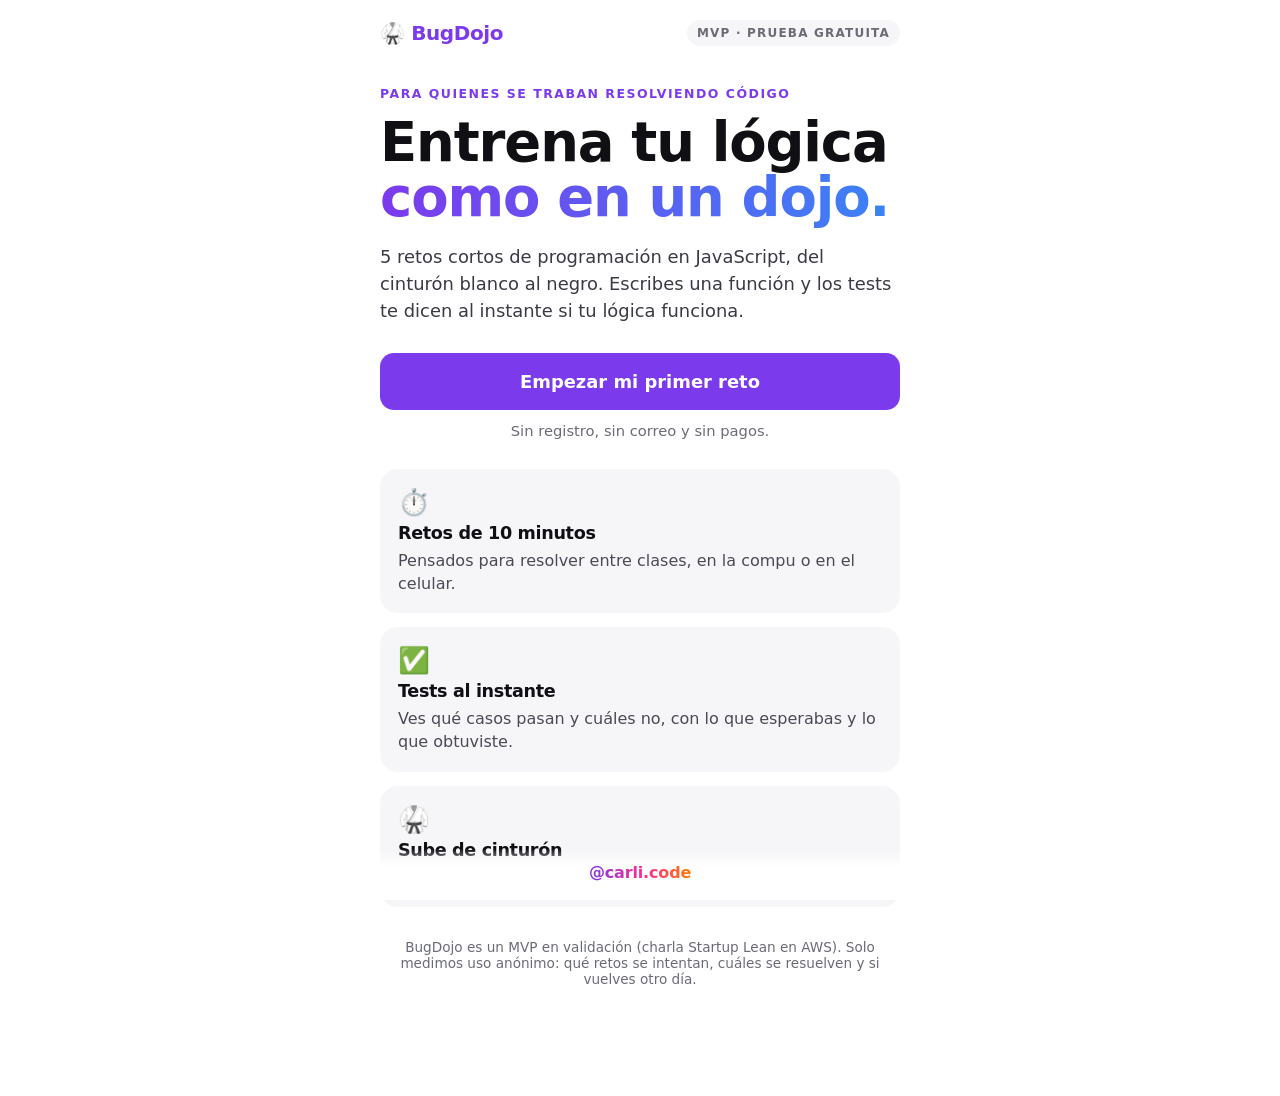
==== bugdojo-mvp/web/index.html @ a0681a9c "Agrega MVP de BugDojo (etapa 2): prueba gratuita con 5 retos Retos de JavaScript evaluados en el nav" ====
<!doctype html>
<html lang="es">
<head>
  <meta charset="utf-8">
  <meta name="viewport" content="width=device-width, initial-scale=1, viewport-fit=cover">
  <title>BugDojo · Prueba gratuita</title>
  <link rel="stylesheet" href="styles.css">
</head>
<body>
  <header class="nav">
    <span class="logo dojo-c">🥋 BugDojo</span>
    <span class="tag">MVP · Prueba gratuita</span>
  </header>

  <main class="wrap screen">
    <p class="eyebrow dojo-c">Para quienes se traban resolviendo código</p>
    <h1>Entrena tu lógica <span class="dojo-grad">como en un dojo.</span></h1>
    <p class="lead">5 retos cortos de programación en JavaScript, del cinturón blanco al negro. Escribes una función y los tests te dicen al instante si tu lógica funciona.</p>

    <a class="btn dojo-bg" href="retos.html" style="text-align:center;text-decoration:none">Empezar mi primer reto</a>
    <p class="hint" style="text-align:center">Sin registro, sin correo y sin pagos.</p>

    <ul class="features" style="margin-top:28px">
      <li>
        <span class="ico">⏱️</span>
        <h3>Retos de 10 minutos</h3>
        <p>Pensados para resolver entre clases, en la compu o en el celular.</p>
      </li>
      <li>
        <span class="ico">✅</span>
        <h3>Tests al instante</h3>
        <p>Ves qué casos pasan y cuáles no, con lo que esperabas y lo que obtuviste.</p>
      </li>
      <li>
        <span class="ico">🥋</span>
        <h3>Sube de cinturón</h3>
        <p>Cada reto resuelto te acerca al cinturón negro.</p>
      </li>
    </ul>

    <p class="nota">BugDojo es un MVP en validación (charla Startup Lean en AWS). Solo medimos uso anónimo: qué retos se intentan, cuáles se resuelven y si vuelves otro día.</p>
  </main>
  <footer class="firma"><span>@carli.code</span></footer>

  <script src="common.js"></script>
</body>
</html>
---- bugdojo-mvp/web/styles.css ----
:root {
  --bg: #ffffff;
  --ink: #0f0f14;
  --muted: #6b6b76;
  --line: #ececf1;
  --soft: #f6f6f9;
  --dojo: #7c3aed;
  --dino: #ff2e93;
  --umbral: #ff7a00;
  --vive: #12b76a;
  --muere: #9a9aa5;
  --error: #e5484d;
  --grad: linear-gradient(90deg, #7c3aed 0%, #ff2e93 55%, #ff7a00 100%);
  --radius: 18px;
}

* { box-sizing: border-box; }
[hidden] { display: none !important; }

html, body {
  margin: 0;
  background: var(--bg);
  color: var(--ink);
  font-family: ui-sans-serif, system-ui, -apple-system, "Segoe UI", Roboto, "Helvetica Neue", Arial, sans-serif;
  -webkit-font-smoothing: antialiased;
}

body { min-height: 100dvh; display: flex; flex-direction: column; }

.wrap {
  width: 100%;
  max-width: 560px;
  margin: 0 auto;
  padding: 40px 20px 96px;
  flex: 1;
}

h1, h2, h3 { margin: 0; letter-spacing: -0.02em; }
h1 { font-size: clamp(2.4rem, 9vw, 3.4rem); font-weight: 900; line-height: 1.02; }
h2 { font-size: clamp(1.6rem, 6.5vw, 2.1rem); font-weight: 800; line-height: 1.12; }
h3 { font-size: 1.1rem; font-weight: 800; }

.grad {
  background: var(--grad);
  -webkit-background-clip: text;
  background-clip: text;
  color: transparent;
}

.eyebrow {
  font-size: 0.78rem;
  font-weight: 800;
  letter-spacing: 0.12em;
  text-transform: uppercase;
  color: var(--muted);
  margin: 0 0 14px;
}

.lead { font-size: 1.12rem; line-height: 1.5; color: #3a3a44; margin: 18px 0 28px; }

label { display: block; font-weight: 800; margin-bottom: 8px; }

input {
  width: 100%;
  font: inherit;
  font-size: 1.4rem;
  font-weight: 800;
  padding: 16px 18px;
  border: 2px solid var(--line);
  border-radius: 14px;
  outline: none;
  transition: border-color .2s;
}
input:focus { border-color: var(--dojo); }

.hint { font-size: 0.92rem; color: var(--muted); line-height: 1.45; margin: 10px 0 24px; }
.err { color: var(--error); font-weight: 700; margin: -8px 0 18px; }

.btn {
  display: block;
  width: 100%;
  font: inherit;
  font-size: 1.12rem;
  font-weight: 800;
  padding: 18px 20px;
  border: 0;
  border-radius: 14px;
  color: #fff;
  background: var(--ink);
  cursor: pointer;
  transition: transform .12s, opacity .2s;
}
.btn:active { transform: scale(0.98); }
.btn:disabled { opacity: .5; cursor: default; }
.btn.ghost { background: transparent; color: var(--ink); border: 2px solid var(--line); margin-top: 12px; }

.link {
  background: none; border: 0; padding: 8px 0; margin-top: 18px;
  font: inherit; font-weight: 700; color: var(--muted); cursor: pointer;
}

/* ---------- Quiz ---------- */
.progress { height: 8px; background: var(--soft); border-radius: 99px; overflow: hidden; margin-bottom: 28px; }
.progress > div { height: 100%; width: 0; background: var(--grad); transition: width .35s ease; }

.opciones { display: grid; gap: 12px; margin-top: 28px; }
.opcion {
  text-align: left;
  font: inherit;
  font-size: 1.08rem;
  font-weight: 700;
  line-height: 1.35;
  padding: 20px 18px;
  border: 2px solid var(--line);
  border-radius: 16px;
  background: #fff;
  color: var(--ink);
  cursor: pointer;
  transition: border-color .15s, background .15s, transform .12s;
}
.opcion:hover { border-color: #d5d5de; }
.opcion:active, .opcion.elegida { border-color: var(--dojo); background: #f5f0ff; transform: scale(0.99); }

.screen { animation: entra .35s ease both; }
@keyframes entra { from { opacity: 0; transform: translateY(10px); } to { opacity: 1; transform: none; } }

/* ---------- Landings ---------- */
.nav {
  display: flex; justify-content: space-between; align-items: center;
  max-width: 560px; width: 100%; margin: 0 auto; padding: 20px 20px 0;
}
.logo { font-weight: 900; font-size: 1.25rem; letter-spacing: -0.02em; }
.tag {
  font-size: .75rem; font-weight: 800; text-transform: uppercase; letter-spacing: .1em;
  padding: 6px 10px; border-radius: 99px; background: var(--soft); color: var(--muted);
}

.dojo-c { color: var(--dojo); }
.dino-c { color: var(--dino); }
.dojo-bg { background: var(--dojo); }
.dino-bg { background: var(--dino); }
.dojo-grad { background: linear-gradient(90deg, #7c3aed, #3b82f6); -webkit-background-clip: text; background-clip: text; color: transparent; }
.dino-grad { background: linear-gradient(90deg, #ff2e93, #ff7a00); -webkit-background-clip: text; background-clip: text; color: transparent; }

.features { list-style: none; padding: 0; margin: 0 0 32px; display: grid; gap: 14px; }
.features li { padding: 18px; border-radius: var(--radius); background: var(--soft); }
.features .ico { font-size: 1.6rem; margin-bottom: 6px; display: block; }
.features p { margin: 6px 0 0; color: #4a4a55; line-height: 1.45; }

.precio { display: flex; align-items: baseline; gap: 8px; margin: 8px 0 20px; }
.precio .monto { font-size: 3.4rem; font-weight: 900; letter-spacing: -0.03em; }
.precio span:last-child { font-weight: 800; color: var(--muted); font-size: 1.1rem; }

.motivos { display: grid; gap: 10px; margin-top: 16px; }
.motivos p { font-weight: 800; margin: 0 0 4px; }

.nota { font-size: .85rem; color: var(--muted); text-align: center; margin-top: 28px; }

.centro { text-align: center; padding-top: 12vh; }
.emoji-xl { font-size: 4.5rem; display: block; margin-bottom: 18px; }

/* ---------- Firma ---------- */
.firma {
  position: fixed; left: 0; right: 0; bottom: 0;
  text-align: center; padding: 14px 0 18px;
  font-weight: 900; font-size: 1rem; letter-spacing: -0.01em;
  background: linear-gradient(to top, #fff 60%, rgba(255,255,255,0));
}
.firma span {
  background: var(--grad); -webkit-background-clip: text; background-clip: text; color: transparent;
}

/* ---------- BugDojo MVP ---------- */
.wrap.ancho { max-width: 760px; }

.cinturones { display: grid; gap: 12px; margin: 8px 0 28px; }
.cinturon {
  display: flex; align-items: center; gap: 16px;
  padding: 18px; border: 2px solid var(--line); border-radius: var(--radius);
  text-decoration: none; color: var(--ink);
  transition: border-color .15s, transform .12s;
}
.cinturon:hover { border-color: var(--dojo); }
.cinturon:active { transform: scale(.99); }
.cinturon .cinta { width: 44px; height: 14px; border-radius: 4px; flex: none; box-shadow: inset 0 0 0 1px rgba(0,0,0,.08); }
.cinturon .info { flex: 1; }
.cinturon .info small { display: block; font-weight: 800; color: var(--muted); font-size: .78rem; letter-spacing: .1em; text-transform: uppercase; }
.cinturon .info b { font-size: 1.1rem; }
.cinturon .estado { font-weight: 900; font-size: 1.3rem; }

.avance { font-weight: 800; color: var(--muted); margin: 0 0 10px; }

.enunciado { font-size: 1.08rem; line-height: 1.55; color: #2a2a33; margin: 16px 0; }
.ejemplo {
  font-family: ui-monospace, "SF Mono", Menlo, Consolas, monospace;
  background: var(--soft); border-radius: 12px; padding: 12px 14px; font-size: .95rem;
  overflow-x: auto; white-space: pre;
}

.editor {
  width: 100%; min-height: 260px; margin: 18px 0 14px;
  font-family: ui-monospace, "SF Mono", Menlo, Consolas, monospace; font-size: 15px; line-height: 1.55;
  padding: 16px; border-radius: 16px; border: 2px solid #1f1f29;
  background: #0f0f14; color: #f2f2f7; caret-color: #ff2e93;
  resize: vertical; outline: none; tab-size: 2;
}
.editor:focus { border-color: var(--dojo); }

.tests { list-style: none; padding: 0; margin: 18px 0 0; display: grid; gap: 10px; }
.tests li {
  padding: 12px 14px; border-radius: 12px; background: var(--soft);
  font-family: ui-monospace, "SF Mono", Menlo, Consolas, monospace; font-size: .9rem; line-height: 1.5;
  overflow-wrap: anywhere;
}
.tests li.ok { background: #e9f9f1; }
.tests li.mal { background: #fdecec; }
.tests li b { font-family: ui-sans-serif, system-ui, sans-serif; }

.exito {
  margin-top: 20px; padding: 22px; border-radius: var(--radius); text-align: center;
  background: linear-gradient(135deg, #f5f0ff, #fff0f7);
}
.exito h2 { margin-bottom: 8px; }
.exito .btn { margin-top: 16px; }

.pregunta {
  margin: 8px 0 28px; padding: 20px; border-radius: var(--radius); background: var(--soft);
}
.pregunta p { font-weight: 800; margin: 0 0 14px; font-size: 1.1rem; }
.pregunta .fila { display: flex; gap: 10px; }
.pregunta .fila .btn { margin: 0; }

.volver { display: inline-block; margin-bottom: 18px; font-weight: 800; color: var(--muted); text-decoration: none; }
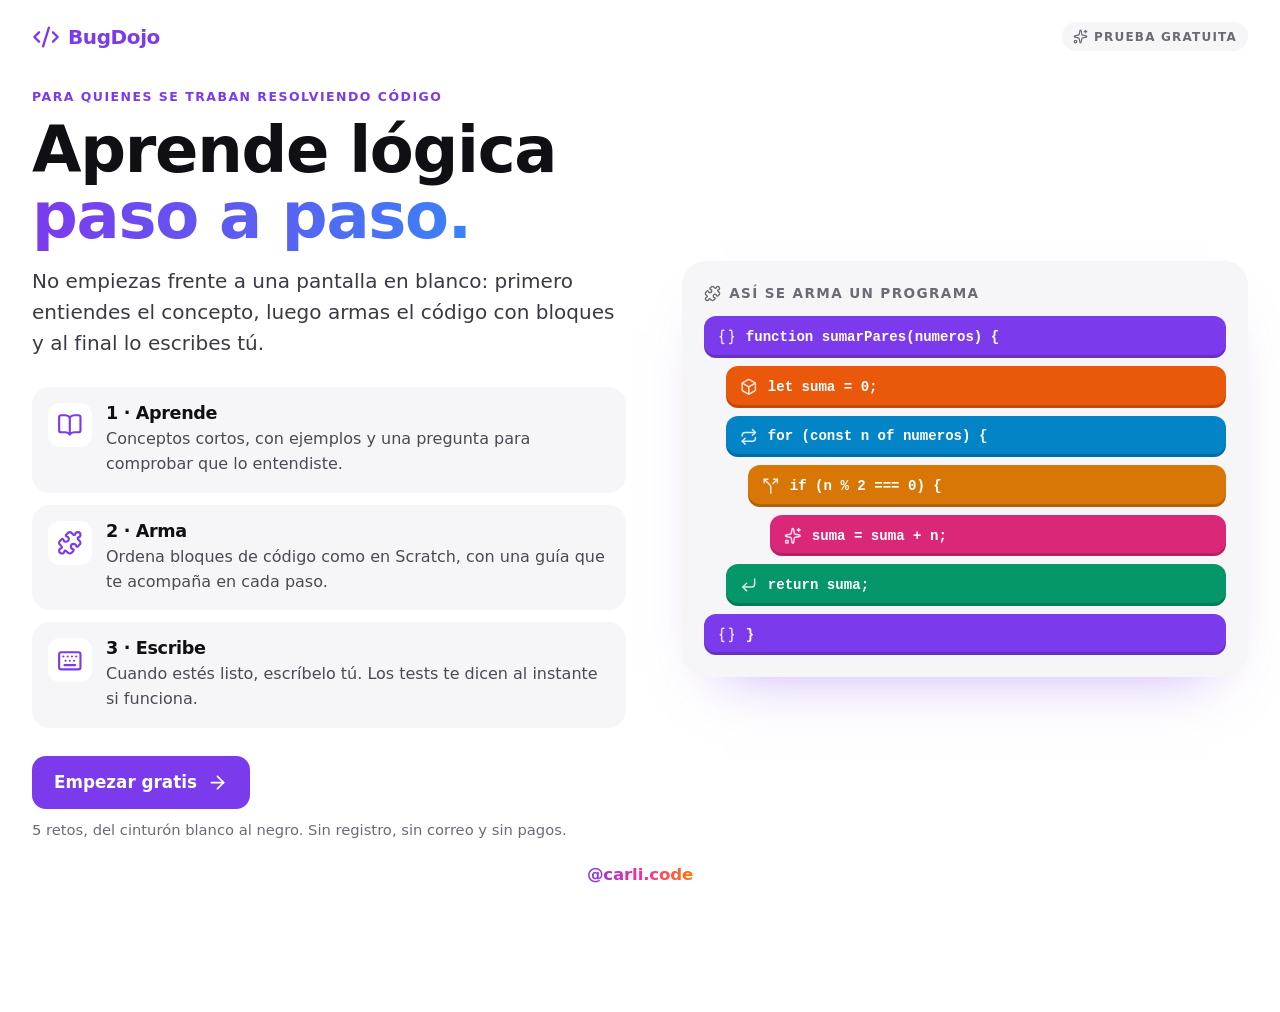
==== commit 231bb98d: "BugDojo MVP: aprendizaje en 3 fases con bloques estilo Scratch Aprende (conceptos con pregunta), Arm" ====
--- a/bugdojo-mvp/web/index.html
+++ b/bugdojo-mvp/web/index.html
@@ -3,45 +3,60 @@
 <head>
   <meta charset="utf-8">
   <meta name="viewport" content="width=device-width, initial-scale=1, viewport-fit=cover">
-  <title>BugDojo · Prueba gratuita</title>
+  <title>BugDojo · Aprende lógica de programación paso a paso</title>
   <link rel="stylesheet" href="styles.css">
 </head>
 <body>
   <header class="nav">
-    <span class="logo dojo-c">🥋 BugDojo</span>
-    <span class="tag">MVP · Prueba gratuita</span>
+    <a class="logo" href="index.html"><i data-icono="code-xml"></i>BugDojo</a>
+    <span class="tag"><i data-icono="sparkles"></i>Prueba gratuita</span>
   </header>
 
   <main class="wrap screen">
-    <p class="eyebrow dojo-c">Para quienes se traban resolviendo código</p>
-    <h1>Entrena tu lógica <span class="dojo-grad">como en un dojo.</span></h1>
-    <p class="lead">5 retos cortos de programación en JavaScript, del cinturón blanco al negro. Escribes una función y los tests te dicen al instante si tu lógica funciona.</p>
+    <section class="hero">
+      <div>
+        <p class="eyebrow dojo-c">Para quienes se traban resolviendo código</p>
+        <h1>Aprende lógica <span class="dojo-grad">paso a paso.</span></h1>
+        <p class="lead">No empiezas frente a una pantalla en blanco: primero entiendes el concepto, luego armas el código con bloques y al final lo escribes tú.</p>
 
-    <a class="btn dojo-bg" href="retos.html" style="text-align:center;text-decoration:none">Empezar mi primer reto</a>
-    <p class="hint" style="text-align:center">Sin registro, sin correo y sin pagos.</p>
+        <ol class="metodo">
+          <li>
+            <span class="num"><i data-icono="book-open" class="i-lg"></i></span>
+            <div><h3>1 · Aprende</h3><p>Conceptos cortos, con ejemplos y una pregunta para comprobar que lo entendiste.</p></div>
+          </li>
+          <li>
+            <span class="num"><i data-icono="puzzle" class="i-lg"></i></span>
+            <div><h3>2 · Arma</h3><p>Ordena bloques de código como en Scratch, con una guía que te acompaña en cada paso.</p></div>
+          </li>
+          <li>
+            <span class="num"><i data-icono="keyboard" class="i-lg"></i></span>
+            <div><h3>3 · Escribe</h3><p>Cuando estés listo, escríbelo tú. Los tests te dicen al instante si funciona.</p></div>
+          </li>
+        </ol>
 
-    <ul class="features" style="margin-top:28px">
-      <li>
-        <span class="ico">⏱️</span>
-        <h3>Retos de 10 minutos</h3>
-        <p>Pensados para resolver entre clases, en la compu o en el celular.</p>
-      </li>
-      <li>
-        <span class="ico">✅</span>
-        <h3>Tests al instante</h3>
-        <p>Ves qué casos pasan y cuáles no, con lo que esperabas y lo que obtuviste.</p>
-      </li>
-      <li>
-        <span class="ico">🥋</span>
-        <h3>Sube de cinturón</h3>
-        <p>Cada reto resuelto te acerca al cinturón negro.</p>
-      </li>
-    </ul>
+        <a class="btn dojo" href="retos.html">Empezar gratis <i data-icono="arrow-right"></i></a>
+        <p class="hint">5 retos, del cinturón blanco al negro. Sin registro, sin correo y sin pagos.</p>
+      </div>
 
-    <p class="nota">BugDojo es un MVP en validación (charla Startup Lean en AWS). Solo medimos uso anónimo: qué retos se intentan, cuáles se resuelven y si vuelves otro día.</p>
+      <div class="vista" aria-hidden="true">
+        <p class="panel-titulo"><i data-icono="puzzle"></i>Así se arma un programa</p>
+        <div class="bloques">
+          <div class="bloque fijo"><i data-icono="braces" class="cat"></i>function sumarPares(numeros) {</div>
+          <div class="bloque" data-tipo="variable" style="margin-left:22px"><i data-icono="box" class="cat"></i>let suma = 0;</div>
+          <div class="bloque" data-tipo="bucle" style="margin-left:22px"><i data-icono="repeat" class="cat"></i>for (const n of numeros) {</div>
+          <div class="bloque" data-tipo="condicion" style="margin-left:44px"><i data-icono="split" class="cat"></i>if (n % 2 === 0) {</div>
+          <div class="bloque" data-tipo="accion" style="margin-left:66px"><i data-icono="sparkles" class="cat"></i>suma = suma + n;</div>
+          <div class="bloque" data-tipo="devolver" style="margin-left:22px"><i data-icono="corner-down-left" class="cat"></i>return suma;</div>
+          <div class="bloque fijo"><i data-icono="braces" class="cat"></i>}</div>
+        </div>
+      </div>
+    </section>
+
+    <p class="nota">BugDojo es un MVP en validación (charla Startup Lean en AWS). Solo medimos uso anónimo: qué fases completas y si vuelves otro día.</p>
   </main>
   <footer class="firma"><span>@carli.code</span></footer>
 
+  <script src="ui.js"></script>
   <script src="common.js"></script>
 </body>
 </html>
--- a/bugdojo-mvp/web/styles.css
+++ b/bugdojo-mvp/web/styles.css
@@ -1,17 +1,32 @@
+/* BugDojo MVP · mobile first, con layouts amplios para compu/proyector */
 :root {
   --bg: #ffffff;
   --ink: #0f0f14;
+  --text: #2a2a33;
   --muted: #6b6b76;
-  --line: #ececf1;
+  --line: #e7e7ee;
   --soft: #f6f6f9;
   --dojo: #7c3aed;
-  --dino: #ff2e93;
+  --dojo-soft: #f3eeff;
+  --pink: #ff2e93;
   --umbral: #ff7a00;
+  --ok: #12b76a;
   --vive: #12b76a;
-  --muere: #9a9aa5;
+  --ok-soft: #e8f8f0;
   --error: #e5484d;
+  --error-soft: #fdeeee;
   --grad: linear-gradient(90deg, #7c3aed 0%, #ff2e93 55%, #ff7a00 100%);
   --radius: 18px;
+  --mono: ui-monospace, "SF Mono", "JetBrains Mono", Menlo, Consolas, monospace;
+
+  /* Colores de bloque, estilo Scratch */
+  --b-variable: #ea580c;
+  --b-bucle: #0284c7;
+  --b-condicion: #d97706;
+  --b-accion: #db2777;
+  --b-devolver: #059669;
+  --b-cierre: #64748b;
+  --b-funcion: #7c3aed;
 }
 
 * { box-sizing: border-box; }
@@ -24,210 +39,267 @@
   font-family: ui-sans-serif, system-ui, -apple-system, "Segoe UI", Roboto, "Helvetica Neue", Arial, sans-serif;
   -webkit-font-smoothing: antialiased;
 }
-
 body { min-height: 100dvh; display: flex; flex-direction: column; }
 
-.wrap {
-  width: 100%;
-  max-width: 560px;
-  margin: 0 auto;
-  padding: 40px 20px 96px;
-  flex: 1;
-}
-
 h1, h2, h3 { margin: 0; letter-spacing: -0.02em; }
-h1 { font-size: clamp(2.4rem, 9vw, 3.4rem); font-weight: 900; line-height: 1.02; }
-h2 { font-size: clamp(1.6rem, 6.5vw, 2.1rem); font-weight: 800; line-height: 1.12; }
+h1 { font-size: clamp(2.3rem, 6vw, 4rem); font-weight: 900; line-height: 1.03; }
+h2 { font-size: clamp(1.5rem, 3vw, 2.2rem); font-weight: 800; line-height: 1.12; }
 h3 { font-size: 1.1rem; font-weight: 800; }
-
-.grad {
-  background: var(--grad);
-  -webkit-background-clip: text;
-  background-clip: text;
-  color: transparent;
-}
-
-.eyebrow {
-  font-size: 0.78rem;
-  font-weight: 800;
-  letter-spacing: 0.12em;
-  text-transform: uppercase;
-  color: var(--muted);
-  margin: 0 0 14px;
-}
-
-.lead { font-size: 1.12rem; line-height: 1.5; color: #3a3a44; margin: 18px 0 28px; }
-
-label { display: block; font-weight: 800; margin-bottom: 8px; }
-
-input {
-  width: 100%;
-  font: inherit;
-  font-size: 1.4rem;
-  font-weight: 800;
-  padding: 16px 18px;
-  border: 2px solid var(--line);
-  border-radius: 14px;
-  outline: none;
-  transition: border-color .2s;
-}
-input:focus { border-color: var(--dojo); }
-
-.hint { font-size: 0.92rem; color: var(--muted); line-height: 1.45; margin: 10px 0 24px; }
-.err { color: var(--error); font-weight: 700; margin: -8px 0 18px; }
-
-.btn {
-  display: block;
-  width: 100%;
-  font: inherit;
-  font-size: 1.12rem;
-  font-weight: 800;
-  padding: 18px 20px;
-  border: 0;
-  border-radius: 14px;
-  color: #fff;
-  background: var(--ink);
-  cursor: pointer;
-  transition: transform .12s, opacity .2s;
-}
-.btn:active { transform: scale(0.98); }
-.btn:disabled { opacity: .5; cursor: default; }
-.btn.ghost { background: transparent; color: var(--ink); border: 2px solid var(--line); margin-top: 12px; }
-
-.link {
-  background: none; border: 0; padding: 8px 0; margin-top: 18px;
-  font: inherit; font-weight: 700; color: var(--muted); cursor: pointer;
-}
-
-/* ---------- Quiz ---------- */
-.progress { height: 8px; background: var(--soft); border-radius: 99px; overflow: hidden; margin-bottom: 28px; }
-.progress > div { height: 100%; width: 0; background: var(--grad); transition: width .35s ease; }
-
-.opciones { display: grid; gap: 12px; margin-top: 28px; }
-.opcion {
-  text-align: left;
-  font: inherit;
-  font-size: 1.08rem;
-  font-weight: 700;
-  line-height: 1.35;
-  padding: 20px 18px;
-  border: 2px solid var(--line);
-  border-radius: 16px;
-  background: #fff;
-  color: var(--ink);
-  cursor: pointer;
-  transition: border-color .15s, background .15s, transform .12s;
-}
-.opcion:hover { border-color: #d5d5de; }
-.opcion:active, .opcion.elegida { border-color: var(--dojo); background: #f5f0ff; transform: scale(0.99); }
+p { line-height: 1.55; }
+a { color: inherit; }
+
+/* ---------- Iconos (Lucide) ---------- */
+.i { width: 1.25em; height: 1.25em; flex: none; vertical-align: -0.22em; }
+.i-lg { width: 1.6em; height: 1.6em; }
+
+/* ---------- Estructura ---------- */
+.nav {
+  display: flex; justify-content: space-between; align-items: center; gap: 12px;
+  width: 100%; max-width: 1280px; margin: 0 auto; padding: 18px 20px 0;
+}
+.logo { display: inline-flex; align-items: center; gap: 8px; font-weight: 900; font-size: 1.25rem; letter-spacing: -0.02em; text-decoration: none; color: var(--dojo); }
+.logo .i { width: 1.4em; height: 1.4em; }
+.tag {
+  display: inline-flex; align-items: center; gap: 6px;
+  font-size: .75rem; font-weight: 800; text-transform: uppercase; letter-spacing: .1em;
+  padding: 7px 11px; border-radius: 99px; background: var(--soft); color: var(--muted);
+}
+
+.wrap { width: 100%; max-width: 1280px; margin: 0 auto; padding: 28px 20px 96px; flex: 1; }
+.wrap.angosto { max-width: 760px; }
+
+.eyebrow { font-size: .78rem; font-weight: 800; letter-spacing: .12em; text-transform: uppercase; color: var(--muted); margin: 0 0 12px; }
+.lead { font-size: clamp(1.05rem, 1.6vw, 1.25rem); color: #3a3a44; margin: 16px 0 26px; }
+.hint { font-size: .92rem; color: var(--muted); margin: 10px 0; }
+.err { color: var(--error); font-weight: 700; }
+.dojo-c { color: var(--dojo); }
+.grad, .dojo-grad { -webkit-background-clip: text; background-clip: text; color: transparent; }
+.grad { background-image: var(--grad); }
+.dojo-grad { background-image: linear-gradient(90deg, #7c3aed, #3b82f6); }
 
 .screen { animation: entra .35s ease both; }
 @keyframes entra { from { opacity: 0; transform: translateY(10px); } to { opacity: 1; transform: none; } }
 
-/* ---------- Landings ---------- */
-.nav {
-  display: flex; justify-content: space-between; align-items: center;
-  max-width: 560px; width: 100%; margin: 0 auto; padding: 20px 20px 0;
-}
-.logo { font-weight: 900; font-size: 1.25rem; letter-spacing: -0.02em; }
-.tag {
-  font-size: .75rem; font-weight: 800; text-transform: uppercase; letter-spacing: .1em;
-  padding: 6px 10px; border-radius: 99px; background: var(--soft); color: var(--muted);
-}
-
-.dojo-c { color: var(--dojo); }
-.dino-c { color: var(--dino); }
-.dojo-bg { background: var(--dojo); }
-.dino-bg { background: var(--dino); }
-.dojo-grad { background: linear-gradient(90deg, #7c3aed, #3b82f6); -webkit-background-clip: text; background-clip: text; color: transparent; }
-.dino-grad { background: linear-gradient(90deg, #ff2e93, #ff7a00); -webkit-background-clip: text; background-clip: text; color: transparent; }
-
-.features { list-style: none; padding: 0; margin: 0 0 32px; display: grid; gap: 14px; }
-.features li { padding: 18px; border-radius: var(--radius); background: var(--soft); }
-.features .ico { font-size: 1.6rem; margin-bottom: 6px; display: block; }
-.features p { margin: 6px 0 0; color: #4a4a55; line-height: 1.45; }
-
-.precio { display: flex; align-items: baseline; gap: 8px; margin: 8px 0 20px; }
-.precio .monto { font-size: 3.4rem; font-weight: 900; letter-spacing: -0.03em; }
-.precio span:last-child { font-weight: 800; color: var(--muted); font-size: 1.1rem; }
-
-.motivos { display: grid; gap: 10px; margin-top: 16px; }
-.motivos p { font-weight: 800; margin: 0 0 4px; }
-
-.nota { font-size: .85rem; color: var(--muted); text-align: center; margin-top: 28px; }
-
-.centro { text-align: center; padding-top: 12vh; }
-.emoji-xl { font-size: 4.5rem; display: block; margin-bottom: 18px; }
+/* ---------- Botones ---------- */
+.btn {
+  display: inline-flex; align-items: center; justify-content: center; gap: 10px;
+  font: inherit; font-size: 1.05rem; font-weight: 800; text-decoration: none;
+  padding: 16px 22px; border: 0; border-radius: 14px; cursor: pointer;
+  color: #fff; background: var(--ink);
+  transition: transform .12s, opacity .2s, background .2s;
+}
+.btn:active { transform: scale(0.98); }
+.btn:disabled { opacity: .45; cursor: default; }
+.btn.dojo { background: var(--dojo); }
+.btn.ghost { background: #fff; color: var(--ink); border: 2px solid var(--line); }
+.btn.ghost:hover { border-color: #d5d5de; }
+.btn.block { display: flex; width: 100%; }
+.btn.sm { padding: 10px 14px; font-size: .92rem; border-radius: 12px; }
+.acciones { display: flex; gap: 10px; flex-wrap: wrap; }
+
+/* ---------- Landing ---------- */
+.hero { display: grid; gap: 36px; align-items: center; }
+.metodo { list-style: none; padding: 0; margin: 28px 0; display: grid; gap: 12px; }
+.metodo li { display: flex; gap: 14px; align-items: flex-start; padding: 16px; border-radius: var(--radius); background: var(--soft); }
+.metodo .num { display: grid; place-items: center; width: 44px; height: 44px; border-radius: 12px; background: #fff; color: var(--dojo); flex: none; }
+.metodo p { margin: 4px 0 0; color: #4a4a55; }
+.vista {
+  border-radius: 24px; padding: 22px; background: var(--soft);
+  box-shadow: 0 30px 60px -40px rgba(124, 58, 237, .5);
+}
+.nota { font-size: .85rem; color: var(--muted); margin-top: 26px; }
+
+/* ---------- Lista de retos ---------- */
+.lista { display: grid; gap: 14px; margin: 24px 0 30px; }
+.card-reto {
+  display: flex; align-items: center; gap: 16px;
+  padding: 18px; border: 2px solid var(--line); border-radius: var(--radius);
+  text-decoration: none; color: var(--ink); background: #fff;
+  transition: border-color .15s, transform .12s, box-shadow .2s;
+}
+.card-reto:hover { border-color: var(--dojo); box-shadow: 0 14px 30px -24px rgba(124, 58, 237, .6); }
+.cinta { width: 46px; height: 14px; border-radius: 4px; flex: none; box-shadow: inset 0 0 0 1px rgba(0,0,0,.1); }
+.card-reto .info { flex: 1; min-width: 0; }
+.card-reto small { display: block; font-weight: 800; color: var(--muted); font-size: .75rem; letter-spacing: .1em; text-transform: uppercase; }
+.card-reto b { font-size: 1.1rem; }
+.fases-mini { display: flex; gap: 6px; color: #c4c4cf; }
+.fases-mini .hecha { color: var(--ok); }
+
+.pregunta-valor { padding: 20px; border-radius: var(--radius); background: var(--dojo-soft); }
+.pregunta-valor p { font-weight: 800; margin: 0 0 14px; font-size: 1.1rem; }
+
+/* ---------- Reto: cabecera y fases ---------- */
+.volver { display: inline-flex; align-items: center; gap: 6px; font-weight: 800; color: var(--muted); text-decoration: none; margin-bottom: 14px; }
+.cabecera { display: flex; flex-wrap: wrap; justify-content: space-between; align-items: flex-end; gap: 16px; margin-bottom: 20px; }
+.fases { display: flex; gap: 6px; padding: 6px; border-radius: 16px; background: var(--soft); width: 100%; }
+.fase {
+  flex: 1; display: inline-flex; align-items: center; justify-content: center; gap: 8px;
+  font: inherit; font-weight: 800; font-size: .95rem; color: var(--muted);
+  padding: 11px 6px; border: 0; border-radius: 12px; background: transparent; cursor: pointer;
+}
+@media (max-width: 380px) { .fase { font-size: .86rem; gap: 5px; } }
+.fase.activa { background: #fff; color: var(--dojo); box-shadow: 0 4px 14px -8px rgba(15, 15, 20, .3); }
+.fase .ok { color: var(--ok); }
+
+.enunciado {
+  padding: 18px 20px; border-radius: var(--radius); background: var(--soft); margin-bottom: 22px;
+}
+.enunciado p { margin: 0 0 10px; font-size: 1.05rem; color: var(--text); }
+.ejemplo { font-family: var(--mono); font-size: .95rem; color: var(--dojo); overflow-x: auto; white-space: pre; }
+
+/* ---------- Aprende ---------- */
+.concepto { border: 2px solid var(--line); border-radius: 22px; padding: clamp(18px, 3vw, 30px); }
+.concepto .paso { display: flex; align-items: center; gap: 8px; font-weight: 800; color: var(--muted); font-size: .85rem; letter-spacing: .08em; text-transform: uppercase; }
+.concepto h2 { margin: 10px 0 8px; }
+.concepto p { color: var(--text); font-size: 1.08rem; margin: 0 0 16px; }
+.codigo {
+  font-family: var(--mono); font-size: clamp(.9rem, 1.2vw, 1.05rem); line-height: 1.6;
+  background: #0f0f14; color: #f2f2f7; border-radius: 14px; padding: 16px 18px;
+  overflow-x: auto; white-space: pre; margin: 0 0 20px;
+}
+.quiz p { font-weight: 800; color: var(--ink); margin: 0 0 12px; }
+.opciones { display: grid; gap: 10px; }
+.opcion {
+  text-align: left; font: inherit; font-family: var(--mono); font-size: 1rem; font-weight: 700;
+  padding: 14px 16px; border: 2px solid var(--line); border-radius: 14px; background: #fff; cursor: pointer;
+  display: flex; align-items: center; justify-content: space-between; gap: 10px;
+}
+.opcion:hover { border-color: #d5d5de; }
+.opcion.bien { border-color: var(--ok); background: var(--ok-soft); }
+.opcion.mal { border-color: var(--error); background: var(--error-soft); }
+.explicacion { display: flex; gap: 10px; align-items: flex-start; margin: 14px 0 0; padding: 14px; border-radius: 14px; background: var(--dojo-soft); color: var(--text); }
+.puntos { display: flex; gap: 6px; justify-content: center; margin-top: 18px; }
+.puntos i { width: 8px; height: 8px; border-radius: 50%; background: var(--line); }
+.puntos i.on { background: var(--dojo); }
+
+/* ---------- Arma (bloques) ---------- */
+.taller {
+  display: grid; gap: 18px;
+  grid-template-areas: "guia" "programa" "paleta" "resultado";
+}
+.taller .guia { grid-area: guia; }
+.taller .programa { grid-area: programa; }
+.taller .paleta { grid-area: paleta; }
+.taller .resultado { grid-area: resultado; }
+
+.panel { border: 2px solid var(--line); border-radius: 20px; padding: 16px; background: #fff; }
+.panel-titulo { display: flex; align-items: center; gap: 8px; font-weight: 900; font-size: .85rem; letter-spacing: .1em; text-transform: uppercase; color: var(--muted); margin: 0 0 12px; }
+
+.guia { background: var(--dojo-soft); border-color: transparent; }
+.guia .avance { height: 8px; border-radius: 99px; background: #fff; overflow: hidden; margin: 4px 0 14px; }
+.guia .avance div { height: 100%; width: 0; background: var(--dojo); transition: width .3s; }
+.guia .texto { display: flex; gap: 10px; align-items: flex-start; font-size: 1.08rem; font-weight: 700; color: var(--ink); margin: 0 0 14px; }
+.guia .texto .i { color: var(--dojo); margin-top: 2px; }
+.guia .aviso { color: var(--error); font-weight: 700; margin: 0 0 12px; }
+
+.bloques { display: grid; gap: 8px; min-height: 60px; }
+.bloque {
+  display: flex; align-items: center; gap: 10px;
+  font: inherit; font-family: var(--mono); font-size: clamp(.86rem, 1.1vw, 1rem); font-weight: 700; text-align: left;
+  color: #fff; padding: 12px 14px; border: 0; border-radius: 12px; cursor: pointer;
+  box-shadow: inset 0 -3px 0 rgba(0, 0, 0, .18);
+  transition: transform .12s, filter .15s, opacity .2s;
+  user-select: none; -webkit-user-select: none; touch-action: manipulation;
+  overflow-wrap: anywhere;
+}
+.bloque:hover { filter: brightness(1.06); }
+.bloque:active { transform: scale(.98); }
+.bloque .cat { opacity: .85; }
+.bloque .grip { opacity: .55; margin-left: auto; display: none; }
+.bloque .quitar { opacity: .7; margin-left: auto; }
+.bloque[data-tipo="variable"] { background: var(--b-variable); }
+.bloque[data-tipo="bucle"] { background: var(--b-bucle); }
+.bloque[data-tipo="condicion"] { background: var(--b-condicion); }
+.bloque[data-tipo="accion"] { background: var(--b-accion); }
+.bloque[data-tipo="devolver"] { background: var(--b-devolver); }
+.bloque[data-tipo="cierre"] { background: var(--b-cierre); }
+.bloque.fijo { background: var(--b-funcion); cursor: default; }
+.bloque.fijo:hover { filter: none; }
+.bloque.pista { animation: pista 1s ease 3; outline: 3px solid var(--ink); outline-offset: 2px; }
+.bloque.equivocado { outline: 3px dashed var(--error); outline-offset: 2px; }
+.bloque.arrastrando { opacity: .35; }
+@keyframes pista { 50% { transform: scale(1.04); } }
+
+.programa .lienzo { display: grid; gap: 8px; }
+.programa .zona { display: grid; gap: 8px; min-height: 70px; padding: 6px 0; border-radius: 12px; transition: background .15s; }
+.programa .zona.sobre { background: var(--dojo-soft); }
+.programa .vacio {
+  display: flex; align-items: center; gap: 10px; justify-content: center; text-align: center;
+  padding: 18px; border: 2px dashed var(--line); border-radius: 12px; color: var(--muted); font-weight: 700;
+}
+.programa .linea-drop { height: 4px; border-radius: 4px; background: var(--dojo); }
+.leyenda-tipos { display: flex; flex-wrap: wrap; gap: 8px 14px; margin-top: 14px; font-size: .8rem; font-weight: 700; color: var(--muted); }
+.leyenda-tipos span { display: inline-flex; align-items: center; gap: 6px; }
+.leyenda-tipos i { width: 12px; height: 12px; border-radius: 4px; display: inline-block; }
+
+/* ---------- Tests y éxito ---------- */
+.tests { list-style: none; padding: 0; margin: 14px 0 0; display: grid; gap: 8px; }
+.tests li {
+  display: flex; gap: 10px; align-items: flex-start;
+  padding: 10px 12px; border-radius: 12px; background: var(--soft);
+  font-family: var(--mono); font-size: .86rem; line-height: 1.5; overflow-wrap: anywhere;
+}
+.tests li.ok { background: var(--ok-soft); }
+.tests li.ok .i { color: var(--ok); }
+.tests li.mal { background: var(--error-soft); }
+.tests li.mal .i { color: var(--error); }
+
+.exito { margin-top: 16px; padding: 22px; border-radius: var(--radius); text-align: center; background: linear-gradient(135deg, #f3eeff, #fff0f7); }
+.exito .i-xl { width: 48px; height: 48px; color: var(--dojo); }
+.exito h2 { margin: 8px 0 6px; }
+.exito .acciones { justify-content: center; margin-top: 14px; }
+
+/* ---------- Escribe ---------- */
+.escribe { display: grid; gap: 18px; }
+.editor {
+  width: 100%; min-height: 300px;
+  font-family: var(--mono); font-size: clamp(14px, 1.1vw, 16px); line-height: 1.6;
+  padding: 16px; border-radius: 16px; border: 2px solid #1f1f29;
+  background: #0f0f14; color: #f2f2f7; caret-color: var(--pink);
+  resize: vertical; outline: none; tab-size: 2;
+}
+.editor:focus { border-color: var(--dojo); }
 
 /* ---------- Firma ---------- */
 .firma {
-  position: fixed; left: 0; right: 0; bottom: 0;
-  text-align: center; padding: 14px 0 18px;
-  font-weight: 900; font-size: 1rem; letter-spacing: -0.01em;
-  background: linear-gradient(to top, #fff 60%, rgba(255,255,255,0));
-}
-.firma span {
-  background: var(--grad); -webkit-background-clip: text; background-clip: text; color: transparent;
-}
-
-/* ---------- BugDojo MVP ---------- */
-.wrap.ancho { max-width: 760px; }
-
-.cinturones { display: grid; gap: 12px; margin: 8px 0 28px; }
-.cinturon {
-  display: flex; align-items: center; gap: 16px;
-  padding: 18px; border: 2px solid var(--line); border-radius: var(--radius);
-  text-decoration: none; color: var(--ink);
-  transition: border-color .15s, transform .12s;
-}
-.cinturon:hover { border-color: var(--dojo); }
-.cinturon:active { transform: scale(.99); }
-.cinturon .cinta { width: 44px; height: 14px; border-radius: 4px; flex: none; box-shadow: inset 0 0 0 1px rgba(0,0,0,.08); }
-.cinturon .info { flex: 1; }
-.cinturon .info small { display: block; font-weight: 800; color: var(--muted); font-size: .78rem; letter-spacing: .1em; text-transform: uppercase; }
-.cinturon .info b { font-size: 1.1rem; }
-.cinturon .estado { font-weight: 900; font-size: 1.3rem; }
-
-.avance { font-weight: 800; color: var(--muted); margin: 0 0 10px; }
-
-.enunciado { font-size: 1.08rem; line-height: 1.55; color: #2a2a33; margin: 16px 0; }
-.ejemplo {
-  font-family: ui-monospace, "SF Mono", Menlo, Consolas, monospace;
-  background: var(--soft); border-radius: 12px; padding: 12px 14px; font-size: .95rem;
-  overflow-x: auto; white-space: pre;
-}
-
-.editor {
-  width: 100%; min-height: 260px; margin: 18px 0 14px;
-  font-family: ui-monospace, "SF Mono", Menlo, Consolas, monospace; font-size: 15px; line-height: 1.55;
-  padding: 16px; border-radius: 16px; border: 2px solid #1f1f29;
-  background: #0f0f14; color: #f2f2f7; caret-color: #ff2e93;
-  resize: vertical; outline: none; tab-size: 2;
-}
-.editor:focus { border-color: var(--dojo); }
-
-.tests { list-style: none; padding: 0; margin: 18px 0 0; display: grid; gap: 10px; }
-.tests li {
-  padding: 12px 14px; border-radius: 12px; background: var(--soft);
-  font-family: ui-monospace, "SF Mono", Menlo, Consolas, monospace; font-size: .9rem; line-height: 1.5;
-  overflow-wrap: anywhere;
-}
-.tests li.ok { background: #e9f9f1; }
-.tests li.mal { background: #fdecec; }
-.tests li b { font-family: ui-sans-serif, system-ui, sans-serif; }
-
-.exito {
-  margin-top: 20px; padding: 22px; border-radius: var(--radius); text-align: center;
-  background: linear-gradient(135deg, #f5f0ff, #fff0f7);
-}
-.exito h2 { margin-bottom: 8px; }
-.exito .btn { margin-top: 16px; }
-
-.pregunta {
-  margin: 8px 0 28px; padding: 20px; border-radius: var(--radius); background: var(--soft);
-}
-.pregunta p { font-weight: 800; margin: 0 0 14px; font-size: 1.1rem; }
-.pregunta .fila { display: flex; gap: 10px; }
-.pregunta .fila .btn { margin: 0; }
-
-.volver { display: inline-block; margin-bottom: 18px; font-weight: 800; color: var(--muted); text-decoration: none; }
+  position: fixed; left: 0; right: 0; bottom: 0; z-index: 5;
+  text-align: center; padding: 12px 0 16px; pointer-events: none;
+  font-weight: 900; font-size: clamp(1rem, 1.3vw, 1.25rem); letter-spacing: -0.01em;
+  background: linear-gradient(to top, #fff 60%, rgba(255, 255, 255, 0));
+}
+.firma span { background: var(--grad); -webkit-background-clip: text; background-clip: text; color: transparent; }
+
+/* ---------- Tablet ---------- */
+@media (min-width: 760px) {
+  .wrap { padding: 36px 32px 100px; }
+  .nav { padding: 22px 32px 0; }
+  .lista { grid-template-columns: repeat(2, 1fr); }
+  .fases { width: auto; }
+  .fase { flex: none; padding: 12px 18px; }
+  .opciones { grid-template-columns: repeat(auto-fit, minmax(160px, 1fr)); }
+  .bloque .grip { display: inline; }
+  .bloque .quitar { margin-left: 0; }
+}
+
+/* ---------- Compu / proyector ---------- */
+@media (min-width: 1100px) {
+  .hero { grid-template-columns: 1.05fr 1fr; gap: 56px; }
+  .lista { grid-template-columns: repeat(3, 1fr); }
+  .card-reto { flex-direction: column; align-items: flex-start; min-height: 170px; }
+  .card-reto .fases-mini { margin-top: auto; }
+
+  .aprende { display: grid; grid-template-columns: 360px 1fr; gap: 28px; align-items: start; }
+
+  .taller {
+    grid-template-columns: minmax(300px, 380px) 1fr minmax(280px, 360px);
+    grid-template-areas:
+      "paleta programa guia"
+      "paleta programa resultado";
+    grid-template-rows: auto 1fr;
+    align-items: start;
+  }
+  .taller .paleta, .taller .guia { position: sticky; top: 16px; }
+
+  .escribe { grid-template-columns: 1.4fr 1fr; align-items: start; }
+  .editor { min-height: 420px; }
+}
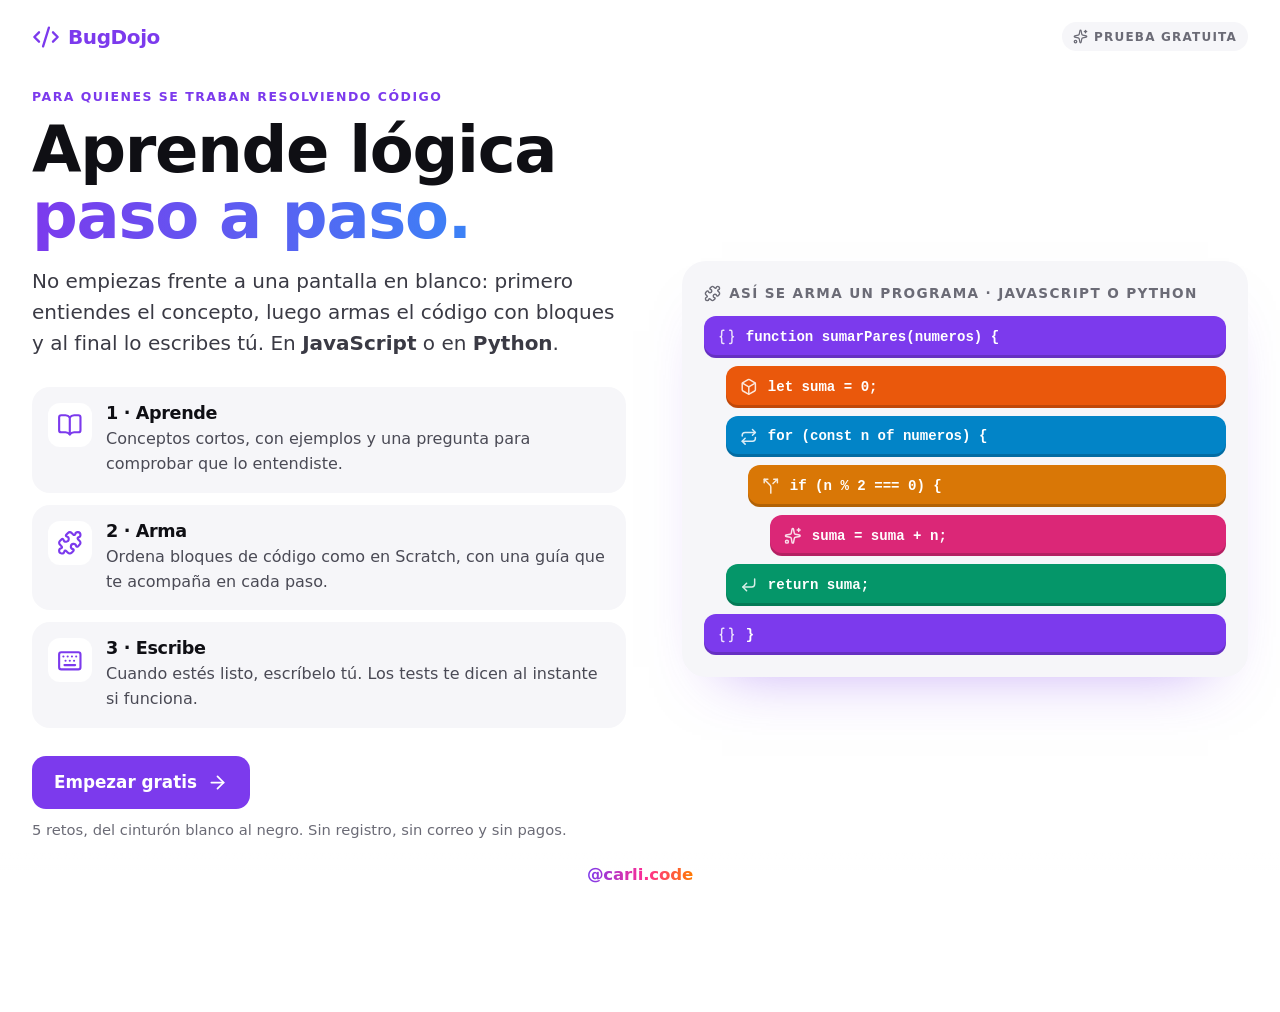
==== commit 6f365739: "BugDojo MVP: Python (Pyodide) ademas de JavaScript, elegible por reto Pyodide 0.27.8 se descarga con" ====
--- a/bugdojo-mvp/web/index.html
+++ b/bugdojo-mvp/web/index.html
@@ -17,7 +17,7 @@
       <div>
         <p class="eyebrow dojo-c">Para quienes se traban resolviendo código</p>
         <h1>Aprende lógica <span class="dojo-grad">paso a paso.</span></h1>
-        <p class="lead">No empiezas frente a una pantalla en blanco: primero entiendes el concepto, luego armas el código con bloques y al final lo escribes tú.</p>
+        <p class="lead">No empiezas frente a una pantalla en blanco: primero entiendes el concepto, luego armas el código con bloques y al final lo escribes tú. En <b>JavaScript</b> o en <b>Python</b>.</p>
 
         <ol class="metodo">
           <li>
@@ -39,7 +39,7 @@
       </div>
 
       <div class="vista" aria-hidden="true">
-        <p class="panel-titulo"><i data-icono="puzzle"></i>Así se arma un programa</p>
+        <p class="panel-titulo"><i data-icono="puzzle"></i>Así se arma un programa · JavaScript o Python</p>
         <div class="bloques">
           <div class="bloque fijo"><i data-icono="braces" class="cat"></i>function sumarPares(numeros) {</div>
           <div class="bloque" data-tipo="variable" style="margin-left:22px"><i data-icono="box" class="cat"></i>let suma = 0;</div>
--- a/bugdojo-mvp/web/styles.css
+++ b/bugdojo-mvp/web/styles.css
@@ -122,8 +122,10 @@
 .card-reto .info { flex: 1; min-width: 0; }
 .card-reto small { display: block; font-weight: 800; color: var(--muted); font-size: .75rem; letter-spacing: .1em; text-transform: uppercase; }
 .card-reto b { font-size: 1.1rem; }
-.fases-mini { display: flex; gap: 6px; color: #c4c4cf; }
+.fases-mini { display: flex; flex-direction: column; gap: 4px; color: #c4c4cf; }
 .fases-mini .hecha { color: var(--ok); }
+.grupo-lang { display: flex; align-items: center; gap: 6px; }
+.grupo-lang b { width: 22px; font-size: .72rem; font-weight: 800; color: var(--muted); letter-spacing: .04em; }
 
 .pregunta-valor { padding: 20px; border-radius: var(--radius); background: var(--dojo-soft); }
 .pregunta-valor p { font-weight: 800; margin: 0 0 14px; font-size: 1.1rem; }
@@ -141,11 +143,21 @@
 .fase.activa { background: #fff; color: var(--dojo); box-shadow: 0 4px 14px -8px rgba(15, 15, 20, .3); }
 .fase .ok { color: var(--ok); }
 
+.controles { display: flex; flex-direction: column; align-items: flex-end; gap: 10px; width: 100%; }
+.lenguajes { display: flex; align-items: center; gap: 6px; flex-wrap: wrap; }
+.leng {
+  font: inherit; font-weight: 800; font-size: .9rem; color: var(--muted);
+  padding: 9px 16px; border-radius: 99px; border: 2px solid var(--line); background: #fff; cursor: pointer;
+}
+.leng.activa { background: var(--ink); color: #fff; border-color: var(--ink); }
+.py-estado { font-size: .85rem; font-weight: 700; color: var(--muted); margin-left: 6px; }
+.py-estado.mal { color: var(--error); }
+
 .enunciado {
   padding: 18px 20px; border-radius: var(--radius); background: var(--soft); margin-bottom: 22px;
 }
 .enunciado p { margin: 0 0 10px; font-size: 1.05rem; color: var(--text); }
-.ejemplo { font-family: var(--mono); font-size: .95rem; color: var(--dojo); overflow-x: auto; white-space: pre; }
+.ejemplo { font-family: var(--mono); font-size: .92rem; color: var(--dojo); white-space: pre-wrap; overflow-wrap: anywhere; }
 
 /* ---------- Aprende ---------- */
 .concepto { border: 2px solid var(--line); border-radius: 22px; padding: clamp(18px, 3vw, 30px); }
@@ -271,6 +283,7 @@
 
 /* ---------- Tablet ---------- */
 @media (min-width: 760px) {
+  .controles { width: auto; }
   .wrap { padding: 36px 32px 100px; }
   .nav { padding: 22px 32px 0; }
   .lista { grid-template-columns: repeat(2, 1fr); }
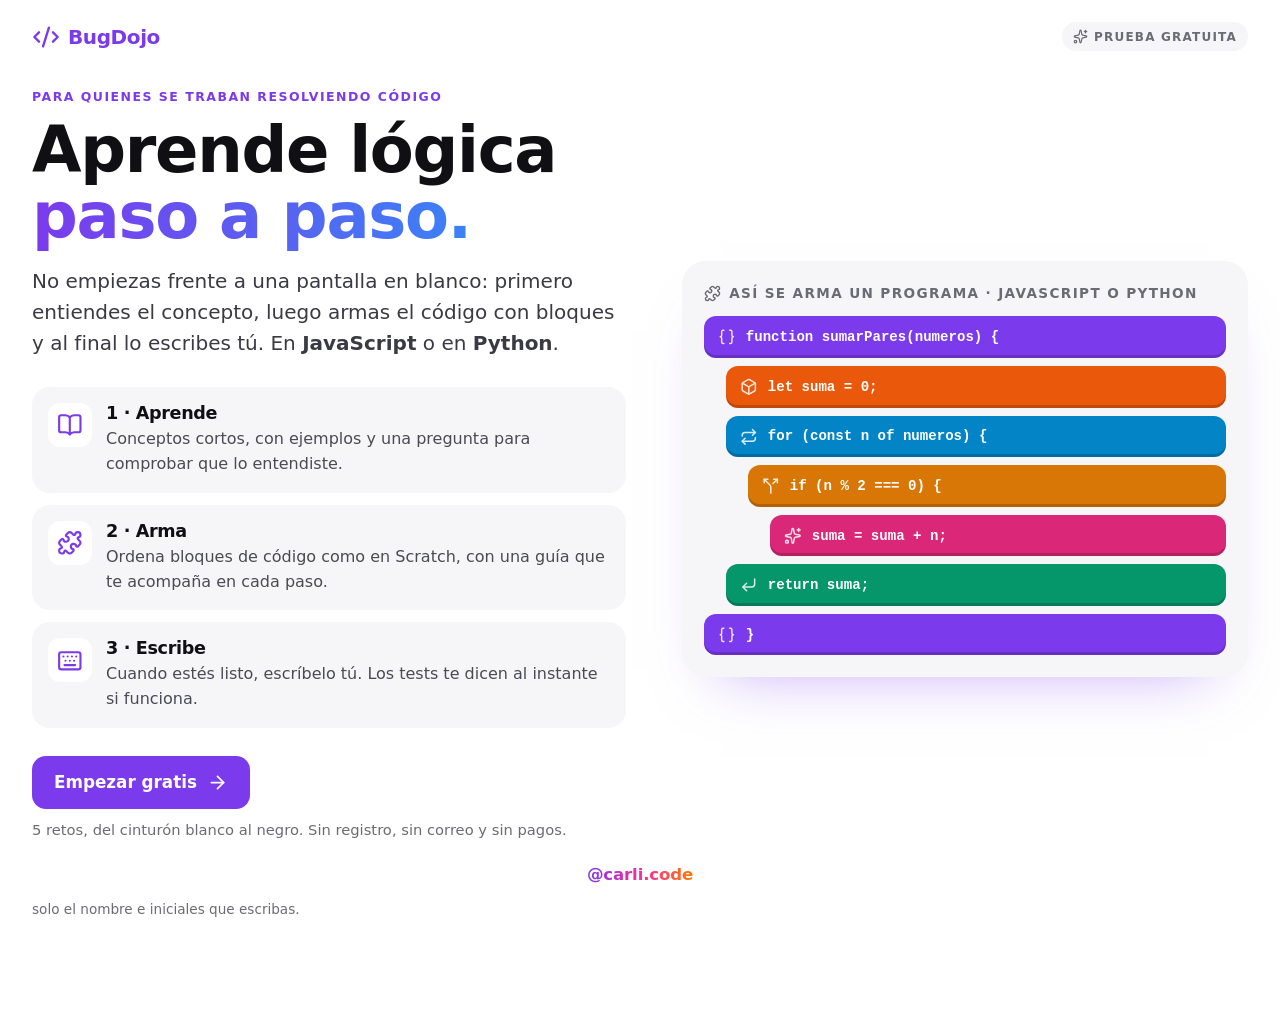
==== commit 03e613bd: "BugDojo: early access, botón Reiniciar datos con clave y activación = completar Aprende Co-Authored-" ====
--- a/bugdojo-mvp/web/index.html
+++ b/bugdojo-mvp/web/index.html
@@ -52,7 +52,7 @@
       </div>
     </section>
 
-    <p class="nota">BugDojo es un MVP en validación (charla Startup Lean en AWS). Solo medimos uso anónimo: qué fases completas y si vuelves otro día.</p>
+    <p class="nota">BugDojo es un MVP en validación (charla Startup Lean en AWS). Solo medimos uso anónimo: qué fases completas y si vuelves otro día. Si te inscribes al early access, guardamos solo el nombre e iniciales que escribas.</p>
   </main>
   <footer class="firma"><span>@carli.code</span></footer>
 
--- a/bugdojo-mvp/web/styles.css
+++ b/bugdojo-mvp/web/styles.css
@@ -281,6 +281,30 @@
 }
 .firma span { background: var(--grad); -webkit-background-clip: text; background-clip: text; color: transparent; }
 
+/* ---------- Early access ---------- */
+.early {
+  position: fixed; left: 12px; right: 12px; bottom: 12px; z-index: 20;
+  max-width: 520px; margin: 0 auto; padding: 14px 46px 14px 16px;
+  border-radius: var(--radius); background: #facc15; color: var(--ink);
+  box-shadow: 0 18px 40px -18px rgba(15, 15, 20, .45);
+  animation: entra .35s ease both;
+}
+.early-abrir {
+  display: flex; align-items: center; gap: 10px; width: 100%; padding: 4px 0;
+  font: inherit; font-size: 1.05rem; font-weight: 900; text-align: left;
+  background: none; border: 0; color: inherit; cursor: pointer;
+}
+.early-cerrar { position: absolute; top: 8px; right: 8px; padding: 6px; background: none; border: 0; color: inherit; cursor: pointer; }
+.early-form label { display: block; font-weight: 800; margin-bottom: 8px; }
+.early-fila { display: flex; gap: 8px; }
+.early-fila input {
+  flex: 1; min-width: 0; padding: 10px 12px; font: inherit; font-size: 1rem;
+  border: 2px solid var(--ink); border-radius: 12px; background: #fff;
+}
+.early-err { margin: 8px 0 0; font-weight: 700; }
+.early-ok { display: flex; align-items: center; gap: 8px; margin: 0; font-weight: 800; }
+body.con-early .wrap { padding-bottom: 200px; }
+
 /* ---------- Tablet ---------- */
 @media (min-width: 760px) {
   .controles { width: auto; }
